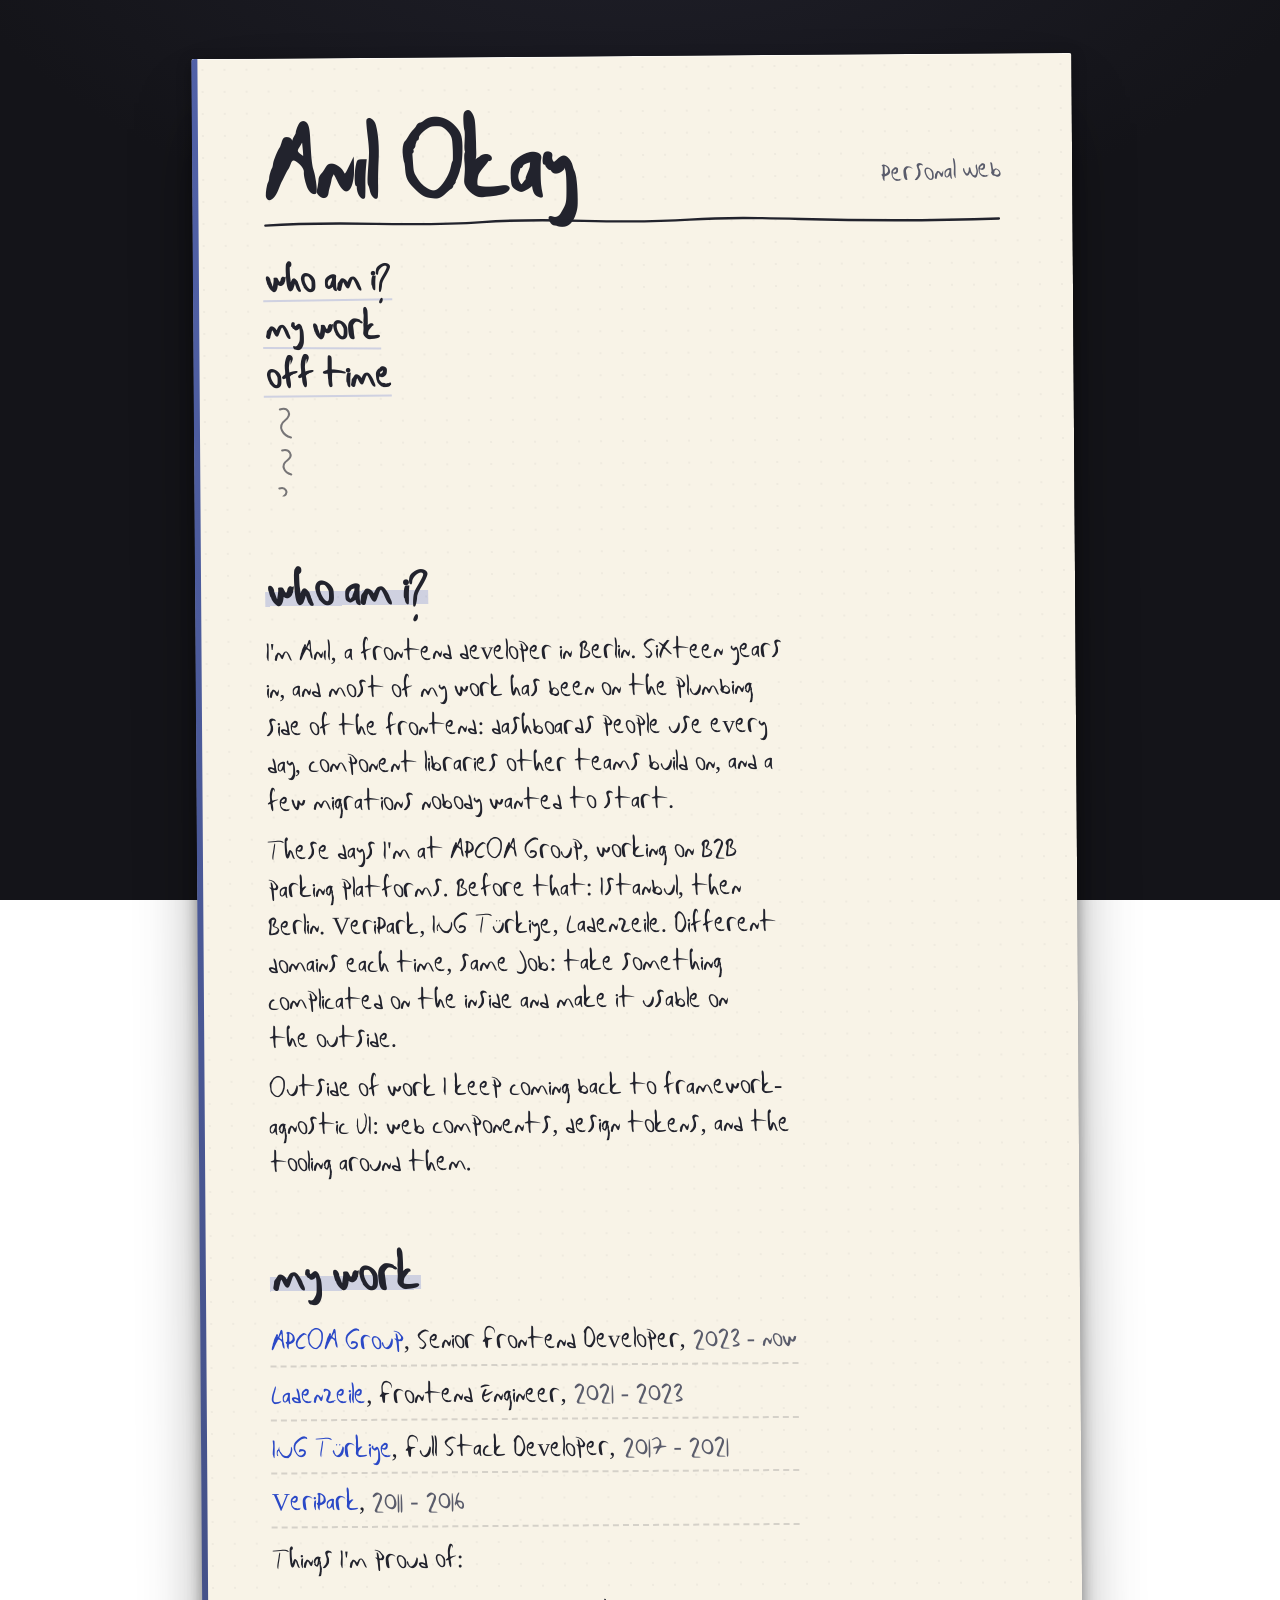
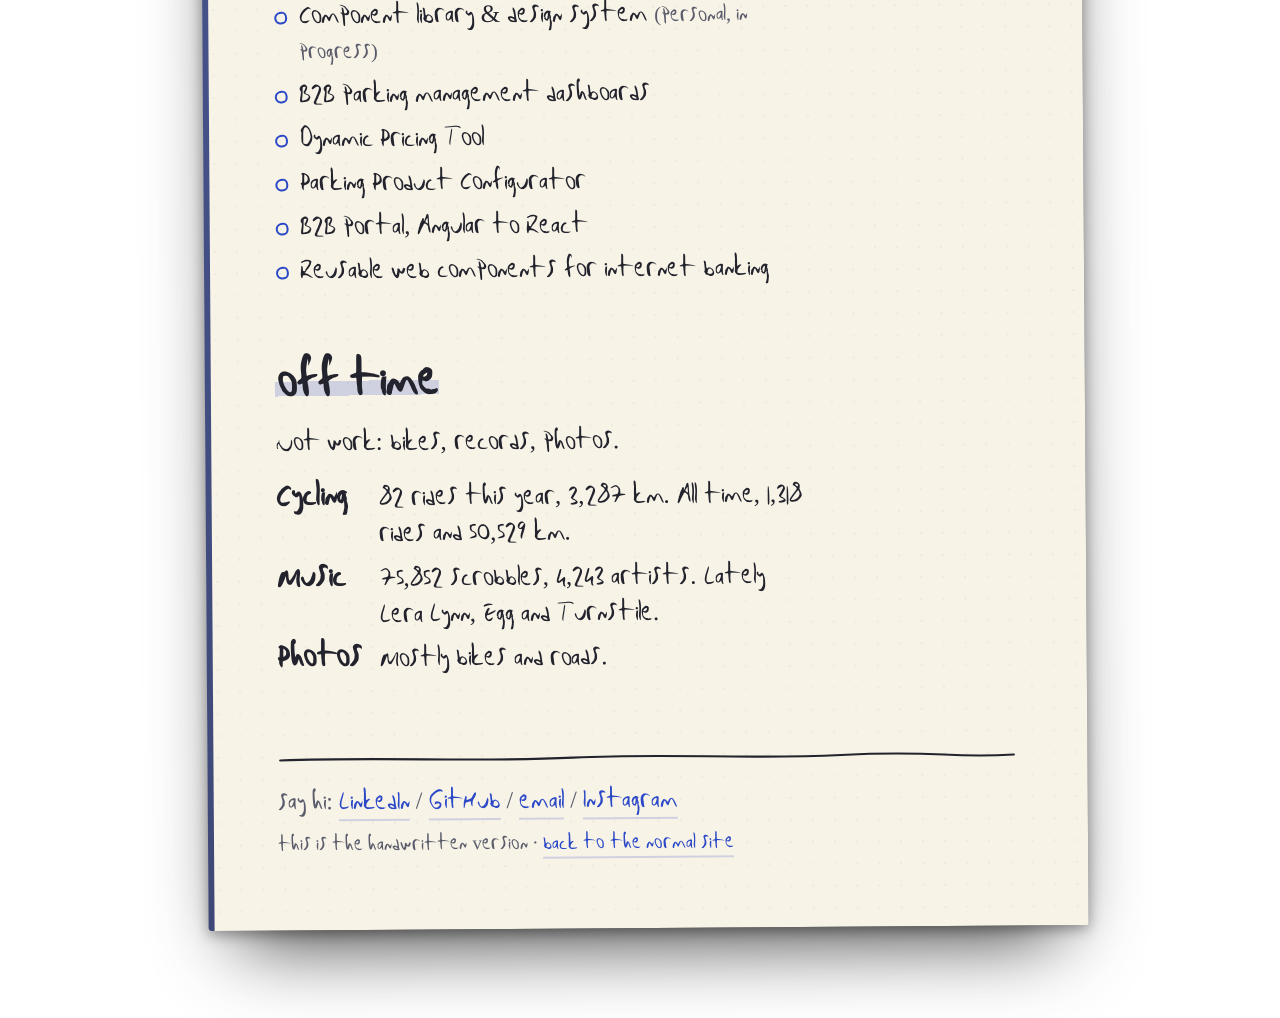
==== handwritten/index.html @ f3b37895 "deploy: 2026-11-09 14:26 UTC" ====
<!doctype html>
<html lang="en">
<head>
<meta charset="utf-8" />
<meta name="viewport" content="width=device-width, initial-scale=1" />
<title>Anıl Okay — Personal Web</title>
<meta name="description" content="Anıl Okay, frontend developer in Berlin. Who am I, my work, off time." />
<link rel="preconnect" href="https://fonts.googleapis.com" />
<link rel="preconnect" href="https://fonts.gstatic.com" crossorigin />
<link href="https://fonts.googleapis.com/css2?family=Caveat:wght@400;600;700&family=Just+Another+Hand&display=swap" rel="stylesheet" />
<style>
  @font-face {
    font-family: 'Anil Hand';
    src: url('/fonts/AnilHand.ttf?v=4') format('truetype');
    font-display: swap;
  }
  :root{
    --paper:#f8f3e7;
    --ink:#22232d;
    --ink-soft:#5a5c6b;
    --pen:#2b49c7;
    --pen-soft:rgba(43,73,199,.20);
    --desk:#141419;
    --hand:"Anil Hand","Just Another Hand","Segoe Print","Bradley Hand",cursive;
    --marker:"Anil Hand","Caveat","Segoe Print","Bradley Hand",cursive;
  }
  *{box-sizing:border-box;}
  html{scroll-behavior:smooth;}
  body{
    margin:0;
    min-height:100vh;
    background:radial-gradient(1200px 700px at 50% -20%, #21212c 0%, var(--desk) 62%) fixed;
    font-family:var(--hand);
    color:var(--ink);
    display:grid;
    place-items:start center;
    padding:clamp(20px,5vw,56px) clamp(12px,3vw,28px) 90px;
    -webkit-font-smoothing:antialiased;
  }
  .paper{
    position:relative;
    width:min(880px,100%);
    background:var(--paper);
    background-image:radial-gradient(rgba(34,35,45,.045) 1px, transparent 1px);
    background-size:22px 22px;
    padding:clamp(30px,5vw,68px) clamp(26px,5.5vw,74px) clamp(40px,6vw,72px);
    border-radius:2px;
    box-shadow:
      0 1px 0 rgba(255,255,255,.6) inset,
      0 40px 80px -30px rgba(0,0,0,.8),
      0 4px 14px rgba(0,0,0,.35);
    transform:rotate(-.4deg);
  }
  /* the blue binding edge from the notepad */
  .paper::before{
    content:"";
    position:absolute; left:0; top:0; bottom:0; width:6px;
    background:linear-gradient(180deg,#33479c,#1d2a63);
    border-radius:3px 0 0 3px;
    opacity:.85;
  }
  .head{
    display:flex; align-items:flex-end; justify-content:space-between;
    gap:16px 28px; flex-wrap:wrap;
  }
  .name{
    font-family:var(--marker); font-weight:700;
    font-size:clamp(54px,10vw,92px); line-height:.86;
    margin:0; letter-spacing:-.01em;
  }
  .tag{
    font-size:clamp(18px,2.4vw,24px); color:var(--ink-soft);
    transform:rotate(-2deg); white-space:nowrap; padding-bottom:8px;
  }

  .rule{display:block; width:100%; height:14px; margin:16px 0 0; color:var(--ink);}
  .rule path{
    fill:none; stroke:currentColor; stroke-width:2.4; stroke-linecap:round;
    stroke-dasharray:1100; stroke-dashoffset:1100;
    animation:draw 1.3s ease .15s forwards;
  }
  @keyframes draw{to{stroke-dashoffset:0;}}

  .toc{display:flex; flex-direction:column; align-items:flex-start; gap:2px; margin:24px 0 4px;}
  .toc a{
    font-family:var(--marker); font-weight:600;
    font-size:clamp(26px,4vw,34px); line-height:1.3;
    color:var(--ink); text-decoration:none;
    position:relative; padding:0 2px;
    transform:rotate(-.5deg);
  }
  .toc a:nth-child(2){transform:rotate(.6deg);}
  .toc a:nth-child(3){transform:rotate(-.2deg);}
  .toc a::after{
    content:""; position:absolute; left:0; right:0; bottom:3px; height:3px;
    background:var(--pen-soft); border-radius:60% 40% 50% 50% / 50% 60% 40% 50%;
    transform:scaleX(0); transform-origin:left; transition:transform .18s ease;
  }
  .toc a:hover::after,.toc a:focus-visible::after{transform:scaleX(1);}
  .toc a:focus-visible{outline:2px dashed var(--pen); outline-offset:4px; border-radius:4px;}

  .squiggles{display:block; width:44px; height:92px; margin:6px 0 0 4px; color:var(--ink); opacity:.6;}
  .squiggles path{
    fill:none; stroke:currentColor; stroke-width:2; stroke-linecap:round;
    stroke-dasharray:120; stroke-dashoffset:120;
    animation:draw 1s ease .7s forwards;
  }

  .block{margin-top:clamp(38px,7vw,68px); max-width:66ch;}
  .block h2{
    font-family:var(--marker); font-weight:600;
    font-size:clamp(30px,4.8vw,44px); line-height:1.05;
    margin:0 0 10px; display:inline-block; padding:0 2px;
    transform:rotate(-.4deg);
    background:linear-gradient(180deg, transparent 58%, var(--pen-soft) 58%, var(--pen-soft) 90%, transparent 90%);
  }
  .block p{
    font-size:clamp(21px,2.5vw,25px); line-height:1.5;
    margin:12px 0; color:var(--ink); text-wrap:pretty;
  }

  a{color:var(--pen); text-decoration:none; border-bottom:2px solid var(--pen-soft);}
  a:hover{border-bottom-color:var(--pen);}
  a:focus-visible{outline:2px dashed var(--pen); outline-offset:3px;}

  .roles{list-style:none; padding:0; margin:18px 0 0; display:grid; gap:10px;}
  .roles li{
    font-size:clamp(21px,2.5vw,25px); line-height:1.35;
    padding-bottom:8px; border-bottom:2px dashed rgba(34,35,45,.16);
  }
  .roles .co{color:var(--pen);}
  .roles .when{color:var(--ink-soft);}

  .projects{list-style:none; padding:0; margin:18px 0 0; display:grid; gap:9px;}
  .projects li{font-size:clamp(21px,2.5vw,25px); line-height:1.4; padding-left:26px; position:relative;}
  .projects li::before{
    content:""; position:absolute; left:2px; top:.62em; width:9px; height:9px;
    border:2px solid var(--pen); border-radius:60% 40% 55% 45% / 50% 60% 40% 50%;
    transform:rotate(12deg);
  }
  .projects .note{color:var(--ink-soft); font-size:.82em;}

  .notes{display:grid; grid-template-columns:auto 1fr; gap:8px 18px; margin:18px 0 0;}
  .notes dt{font-family:var(--marker); font-weight:600; font-size:clamp(24px,3vw,30px); line-height:1.1;}
  .notes dd{margin:0; font-size:clamp(21px,2.5vw,25px); line-height:1.45;}

  .foot{margin-top:clamp(46px,8vw,80px);}
  .foot .rule{height:12px; margin:0 0 14px;}
  .foot p{font-size:clamp(20px,2.4vw,24px); color:var(--ink-soft); margin:0;}
  .foot .switch{font-size:clamp(16px,1.9vw,19px); margin-top:8px;}
  .foot a{color:var(--pen);}

  @media (max-width:640px){
    body{padding:0; background:var(--paper);}
    .paper{transform:none; box-shadow:none; border-radius:0; width:100%; background-image:none;}
    .paper::before{display:none;}
    .tag{padding-bottom:2px;}
    .notes{grid-template-columns:1fr; gap:2px 0;}
    .notes dt{margin-top:12px;}
  }
  @media (prefers-reduced-motion:reduce){
    html{scroll-behavior:auto;}
    .rule path,.squiggles path{animation:none; stroke-dashoffset:0;}
  }
</style>
</head>
<body>
  <main class="paper">
    <header class="head">
      <h1 class="name">Anıl Okay</h1>
      <span class="tag">Personal Web</span>
    </header>

    <svg class="rule" viewBox="0 0 800 14" preserveAspectRatio="none" aria-hidden="true">
      <path d="M3 8 C 92 3, 152 11, 238 6 S 372 10, 462 5 S 612 11, 797 6" />
    </svg>

    <nav class="toc" aria-label="Sections">
      <a href="#who">who am i?</a>
      <a href="#work">my work</a>
      <a href="#off">off time</a>
    </nav>

    <svg class="squiggles" viewBox="0 0 44 92" aria-hidden="true">
      <path d="M12 5 c 8 -3 13 5 5 11 c -8 6 -2 15 6 17" />
      <path d="M14 46 c 7 -2 12 5 5 10 c -7 5 -3 12 4 14" />
      <path d="M11 84 c 6 -2 10 4 4 8" />
    </svg>

    <section class="block" id="who">
      <h2>who am i?</h2>
      <p>I'm Anıl, a frontend developer in Berlin. Sixteen years in, and most of my work has been on the plumbing side of the frontend: dashboards people use every day, component libraries other teams build on, and a few migrations nobody wanted to start.</p>
      <p>These days I'm at APCOA Group, working on B2B parking platforms. Before that: Istanbul, then Berlin. VeriPark, ING Türkiye, Ladenzeile. Different domains each time, same job: take something complicated on the inside and make it usable on the outside.</p>
      <p>Outside of work I keep coming back to framework-agnostic UI: web components, design tokens, and the tooling around them.</p>
    </section>

    <section class="block" id="work">
      <h2>my work</h2>
      <ul class="roles">
        <li><span class="co">APCOA Group</span>, Senior Frontend Developer, <span class="when">2023 - now</span></li>
        <li><span class="co">Ladenzeile</span>, Frontend Engineer, <span class="when">2021 - 2023</span></li>
        <li><span class="co">ING Türkiye</span>, Full Stack Developer, <span class="when">2017 - 2021</span></li>
        <li><span class="co">VeriPark</span>, <span class="when">2011 - 2016</span></li>
      </ul>
      <p>Things I'm proud of:</p>
      <ul class="projects">
        <li>Component library &amp; design system <span class="note">(personal, in progress)</span></li>
        <li>B2B parking management dashboards</li>
        <li>Dynamic Pricing Tool</li>
        <li>Parking Product Configurator</li>
        <li>B2B portal, Angular to React</li>
        <li>Reusable web components for internet banking</li>
      </ul>
    </section>

    <section class="block" id="off">
      <h2>off time</h2>
      <p>Not work: bikes, records, photos.</p>
      <dl class="notes">
        <dt>Cycling</dt>
        <dd>82 rides this year, 3,287 km. All time, 1,318 rides and 50,529 km.</dd>
        <dt>Music</dt>
        <dd>75,852 scrobbles, 4,243 artists. Lately Lera Lynn, Egg and Turnstile.</dd>
        <dt>Photos</dt>
        <dd>Mostly bikes and roads.</dd>
      </dl>
    </section>

    <footer class="foot">
      <svg class="rule" viewBox="0 0 800 14" preserveAspectRatio="none" aria-hidden="true">
        <path d="M3 7 C 120 3, 210 11, 320 6 S 500 10, 610 5 S 720 10, 797 6" />
      </svg>
      <p>say hi: <a href="https://www.linkedin.com/in/anilokay/">LinkedIn</a> / <a href="https://github.com/justbasicfacts">GitHub</a> / <a href="mailto:okayster@gmail.com">email</a> / <a href="https://www.instagram.com/justbasicfacts/">Instagram</a></p>
      <p class="switch">this is the handwritten version · <a href="/">back to the normal site</a></p>
    </footer>
  </main>
</body>
</html>
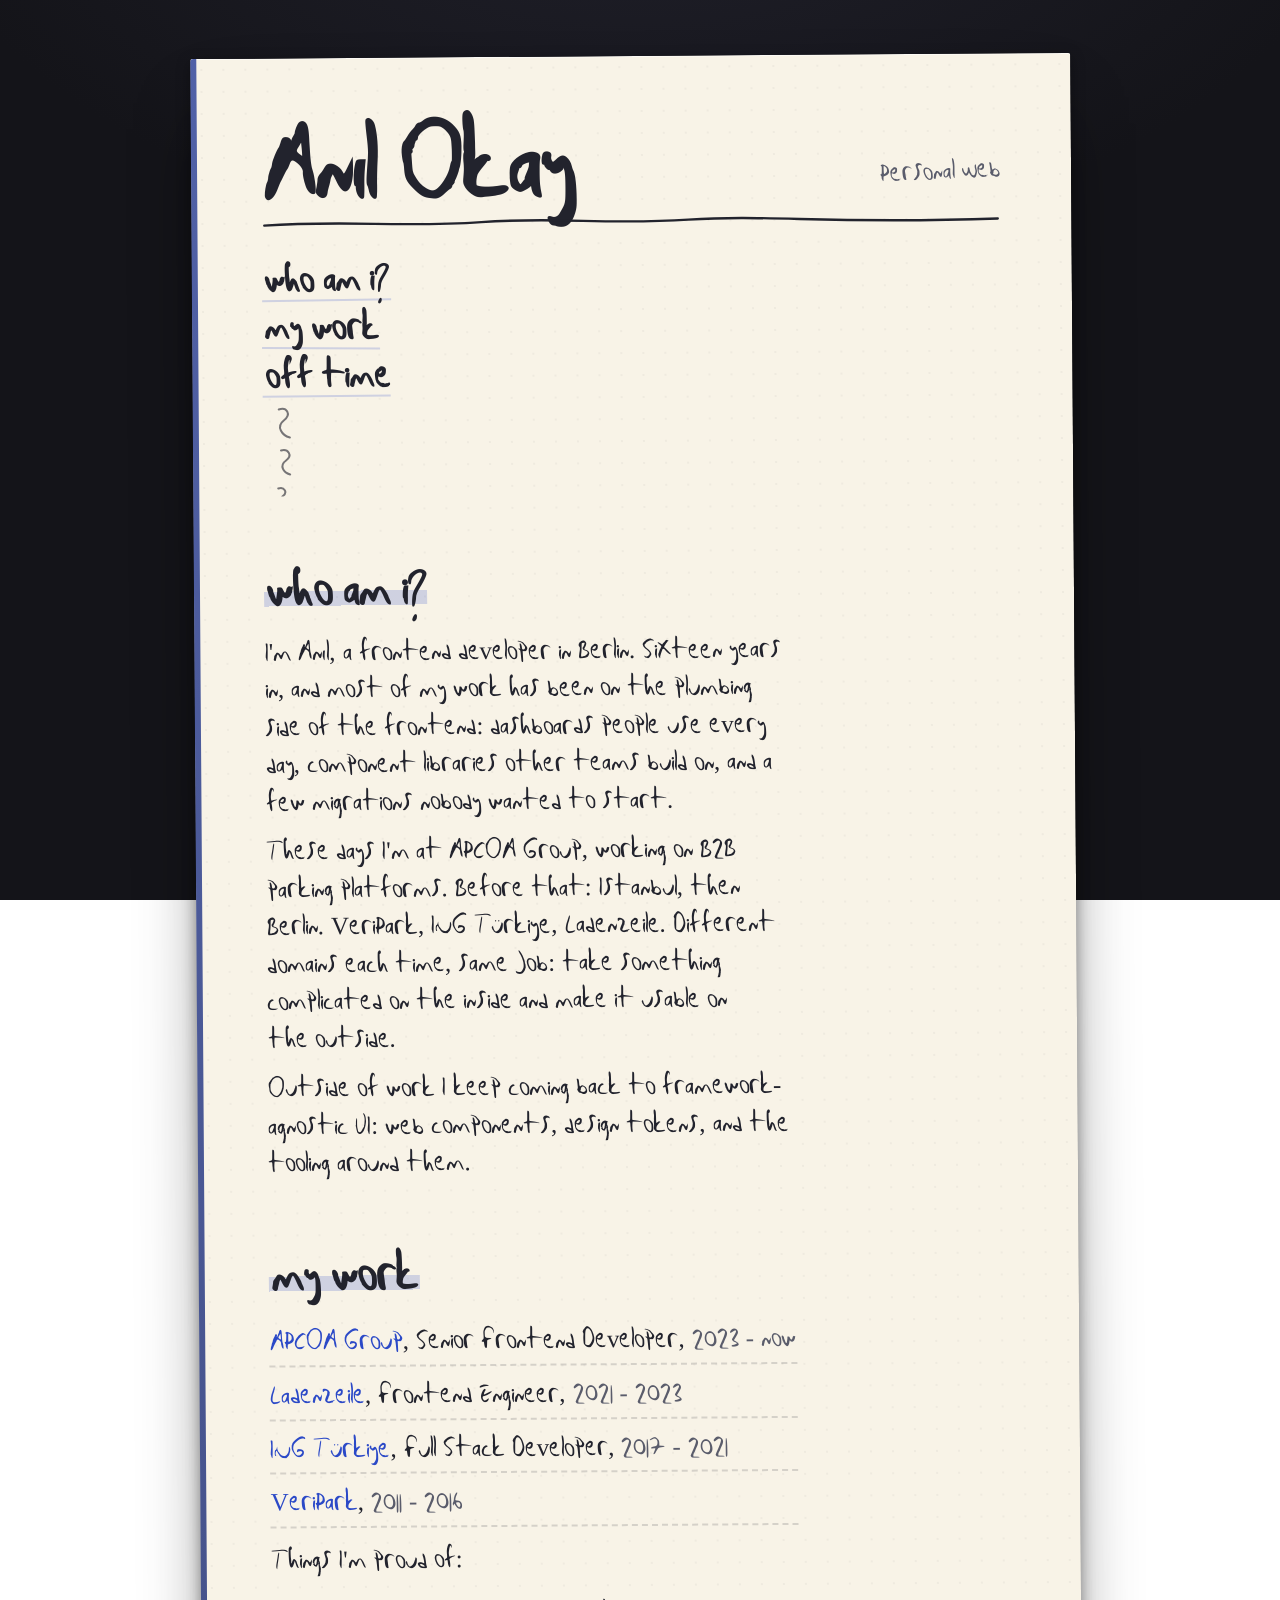
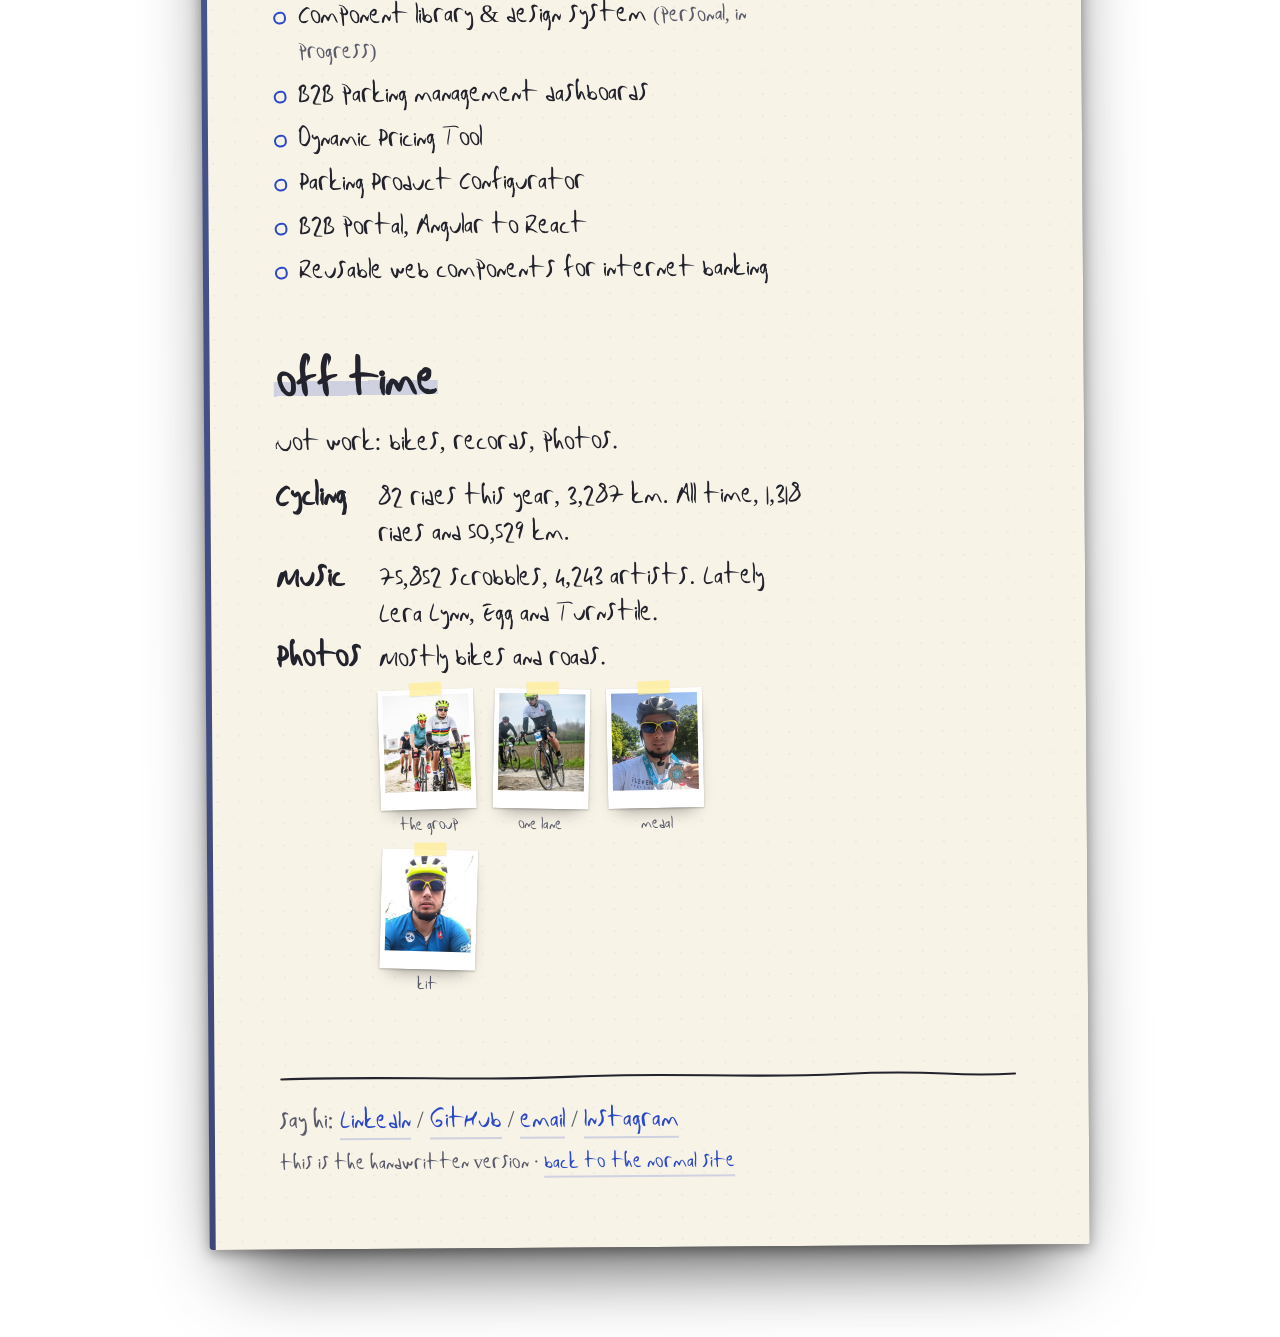
==== commit 07df015b: "deploy: 2026-11-09 14:34 UTC" ====
--- a/handwritten/index.html
+++ b/handwritten/index.html
@@ -150,6 +150,56 @@
   .foot .switch{font-size:clamp(16px,1.9vw,19px); margin-top:8px;}
   .foot a{color:var(--pen);}
 
+  /* photos, taped into the page */
+  .shots{list-style:none; padding:0; margin:16px 0 0; display:flex; flex-wrap:wrap; gap:16px 18px;}
+  .shots .shot{
+    all:unset; cursor:pointer; display:block; width:96px; position:relative;
+    transform:rotate(var(--r,-1.4deg)); transition:transform .2s ease;
+  }
+  .shots li:nth-child(2) .shot{--r:1.4deg;}
+  .shots li:nth-child(3) .shot{--r:-.8deg;}
+  .shots li:nth-child(4) .shot{--r:1.9deg;}
+  .shots .shot:hover,.shots .shot:focus-visible{transform:rotate(0) translateY(-5px);}
+  .shots .shot:focus-visible{outline:2px dashed var(--pen); outline-offset:4px;}
+  .shots img{
+    display:block; width:100%; aspect-ratio:4/5; object-fit:cover; background:#fff;
+    padding:5px 5px 18px;
+    box-shadow:0 1px 2px rgba(0,0,0,.2), 0 10px 18px -10px rgba(0,0,0,.45);
+  }
+  .shots .cap{display:block; margin-top:6px; text-align:center; font-size:15px; line-height:1.15; color:var(--ink-soft);}
+  .shots .shot::before{
+    content:""; position:absolute; z-index:2; top:-7px; left:50%; width:32px; height:13px;
+    transform:translateX(-50%) rotate(-2deg);
+    background:rgba(255,238,150,.75); box-shadow:0 1px 1px rgba(0,0,0,.08);
+  }
+  .peek{
+    position:fixed; left:0; top:0; z-index:40; width:min(300px,40vw);
+    pointer-events:none; opacity:0; transform:translate(-50%,-50%) rotate(-3deg) scale(.96);
+    transition:opacity .15s ease, transform .18s ease;
+    background:#fff; padding:8px 8px 26px;
+    box-shadow:0 22px 36px -14px rgba(0,0,0,.55), 0 2px 6px rgba(0,0,0,.18);
+  }
+  .peek.on{opacity:1; transform:translate(-50%,-50%) rotate(-2deg) scale(1);}
+  .peek img{display:block; width:100%; aspect-ratio:4/5; object-fit:cover; background:#eee;}
+  .peek .pcap{display:block; margin-top:7px; text-align:center; font-size:20px; line-height:1.1; color:var(--ink);}
+  .peek::before{
+    content:""; position:absolute; top:-9px; left:50%; width:56px; height:16px;
+    transform:translateX(-50%) rotate(-3deg);
+    background:rgba(255,238,150,.8); box-shadow:0 1px 1px rgba(0,0,0,.08);
+  }
+  .light{border:0; padding:0; background:transparent; max-width:min(92vw,640px);}
+  .light::backdrop{background:rgba(18,18,24,.78);}
+  .light figure{margin:0; background:#fff; padding:12px 12px 18px; box-shadow:0 40px 70px -24px rgba(0,0,0,.9);}
+  .light img{display:block; width:100%; height:auto; max-height:72vh; object-fit:contain;}
+  .light figcaption{margin-top:10px; text-align:center; font-size:22px; color:var(--ink);}
+  .light .close{
+    position:absolute; top:18px; right:18px; width:34px; height:34px; border-radius:50%;
+    border:0; padding:0; background:rgba(248,243,231,.95); color:var(--ink);
+    font-family:system-ui,-apple-system,"Segoe UI",sans-serif; font-size:20px; line-height:34px;
+    text-align:center; cursor:pointer; box-shadow:0 2px 8px rgba(0,0,0,.3);
+  }
+  @media (hover:none){ .peek{display:none;} }
+
   @media (max-width:640px){
     body{padding:0; background:var(--paper);}
     .paper{transform:none; box-shadow:none; border-radius:0; width:100%; background-image:none;}
@@ -157,6 +207,9 @@
     .tag{padding-bottom:2px;}
     .notes{grid-template-columns:1fr; gap:2px 0;}
     .notes dt{margin-top:12px;}
+    .shots{gap:14px 12px;}
+    .shots li{width:calc(50% - 6px);}
+    .shots .shot{width:100%;}
   }
   @media (prefers-reduced-motion:reduce){
     html{scroll-behavior:auto;}
@@ -222,7 +275,14 @@
         <dt>Music</dt>
         <dd>75,852 scrobbles, 4,243 artists. Lately Lera Lynn, Egg and Turnstile.</dd>
         <dt>Photos</dt>
-        <dd>Mostly bikes and roads.</dd>
+        <dd>Mostly bikes and roads.
+          <ul class="shots">
+            <li><button class="shot" type="button" data-shot="/photos/group-ride.jpg" data-caption="the group, strung out"><img src="/photos/group-ride.jpg" alt="A group of cyclists on a gravel road" loading="lazy"><span class="cap">the group</span></button></li>
+            <li><button class="shot" type="button" data-shot="/photos/country-road.jpg" data-caption="two riders, one lane"><img src="/photos/country-road.jpg" alt="Two cyclists on a country lane" loading="lazy"><span class="cap">one lane</span></button></li>
+            <li><button class="shot" type="button" data-shot="/photos/after-the-ride.jpg" data-caption="medal in hand"><img src="/photos/after-the-ride.jpg" alt="A rider holding a finisher medal" loading="lazy"><span class="cap">medal</span></button></li>
+            <li><button class="shot" type="button" data-shot="/photos/jersey.jpg" data-caption="kit on, ready to go"><img src="/photos/jersey.jpg" alt="A cyclist in full kit" loading="lazy"><span class="cap">kit</span></button></li>
+          </ul>
+        </dd>
       </dl>
     </section>
 
@@ -234,5 +294,77 @@
       <p class="switch">this is the handwritten version · <a href="/">back to the normal site</a></p>
     </footer>
   </main>
+
+  <div class="peek" id="peek" aria-hidden="true"><img alt=""><span class="pcap"></span></div>
+
+  <dialog class="light" id="light">
+    <figure>
+      <img alt="">
+      <figcaption></figcaption>
+    </figure>
+    <button class="close" type="button" aria-label="Close">×</button>
+  </dialog>
+
+  <script>
+    (function () {
+      var peek = document.getElementById('peek');
+      var peekImg = peek.querySelector('img');
+      var peekCap = peek.querySelector('.pcap');
+      var light = document.getElementById('light');
+      var lightImg = light.querySelector('img');
+      var lightCap = light.querySelector('figcaption');
+
+      function place(x, y) {
+        var w = peek.offsetWidth || 300;
+        var h = peek.offsetHeight || 380;
+        var px = Math.min(window.innerWidth - w / 2 - 12, Math.max(w / 2 + 12, x + w * 0.62));
+        var py = Math.min(window.innerHeight - h / 2 - 12, Math.max(h / 2 + 12, y));
+        peek.style.left = px + 'px';
+        peek.style.top = py + 'px';
+      }
+
+      Array.prototype.forEach.call(document.querySelectorAll('.shot'), function (btn) {
+        var src = btn.getAttribute('data-shot');
+        var cap = btn.getAttribute('data-caption');
+
+        btn.addEventListener('pointerenter', function (e) {
+          peekImg.src = src;
+          peekImg.alt = cap;
+          peekCap.textContent = cap;
+          place(e.clientX, e.clientY);
+          peek.classList.add('on');
+        });
+        btn.addEventListener('pointermove', function (e) {
+          place(e.clientX, e.clientY);
+        });
+        btn.addEventListener('pointerleave', function () {
+          peek.classList.remove('on');
+        });
+        btn.addEventListener('focus', function () {
+          var r = btn.getBoundingClientRect();
+          place(r.right, r.top + r.height / 2);
+          peek.classList.add('on');
+        });
+        btn.addEventListener('blur', function () {
+          peek.classList.remove('on');
+        });
+
+        btn.addEventListener('click', function () {
+          lightImg.src = src;
+          lightImg.alt = cap;
+          lightCap.textContent = cap;
+          if (typeof light.showModal === 'function') light.showModal();
+          else light.setAttribute('open', '');
+        });
+      });
+
+      light.addEventListener('click', function (e) {
+        if (e.target === light) light.close();
+      });
+      light.querySelector('.close').addEventListener('click', function () {
+        light.close();
+      });
+    })();
+  </script>
 </body>
 </html>
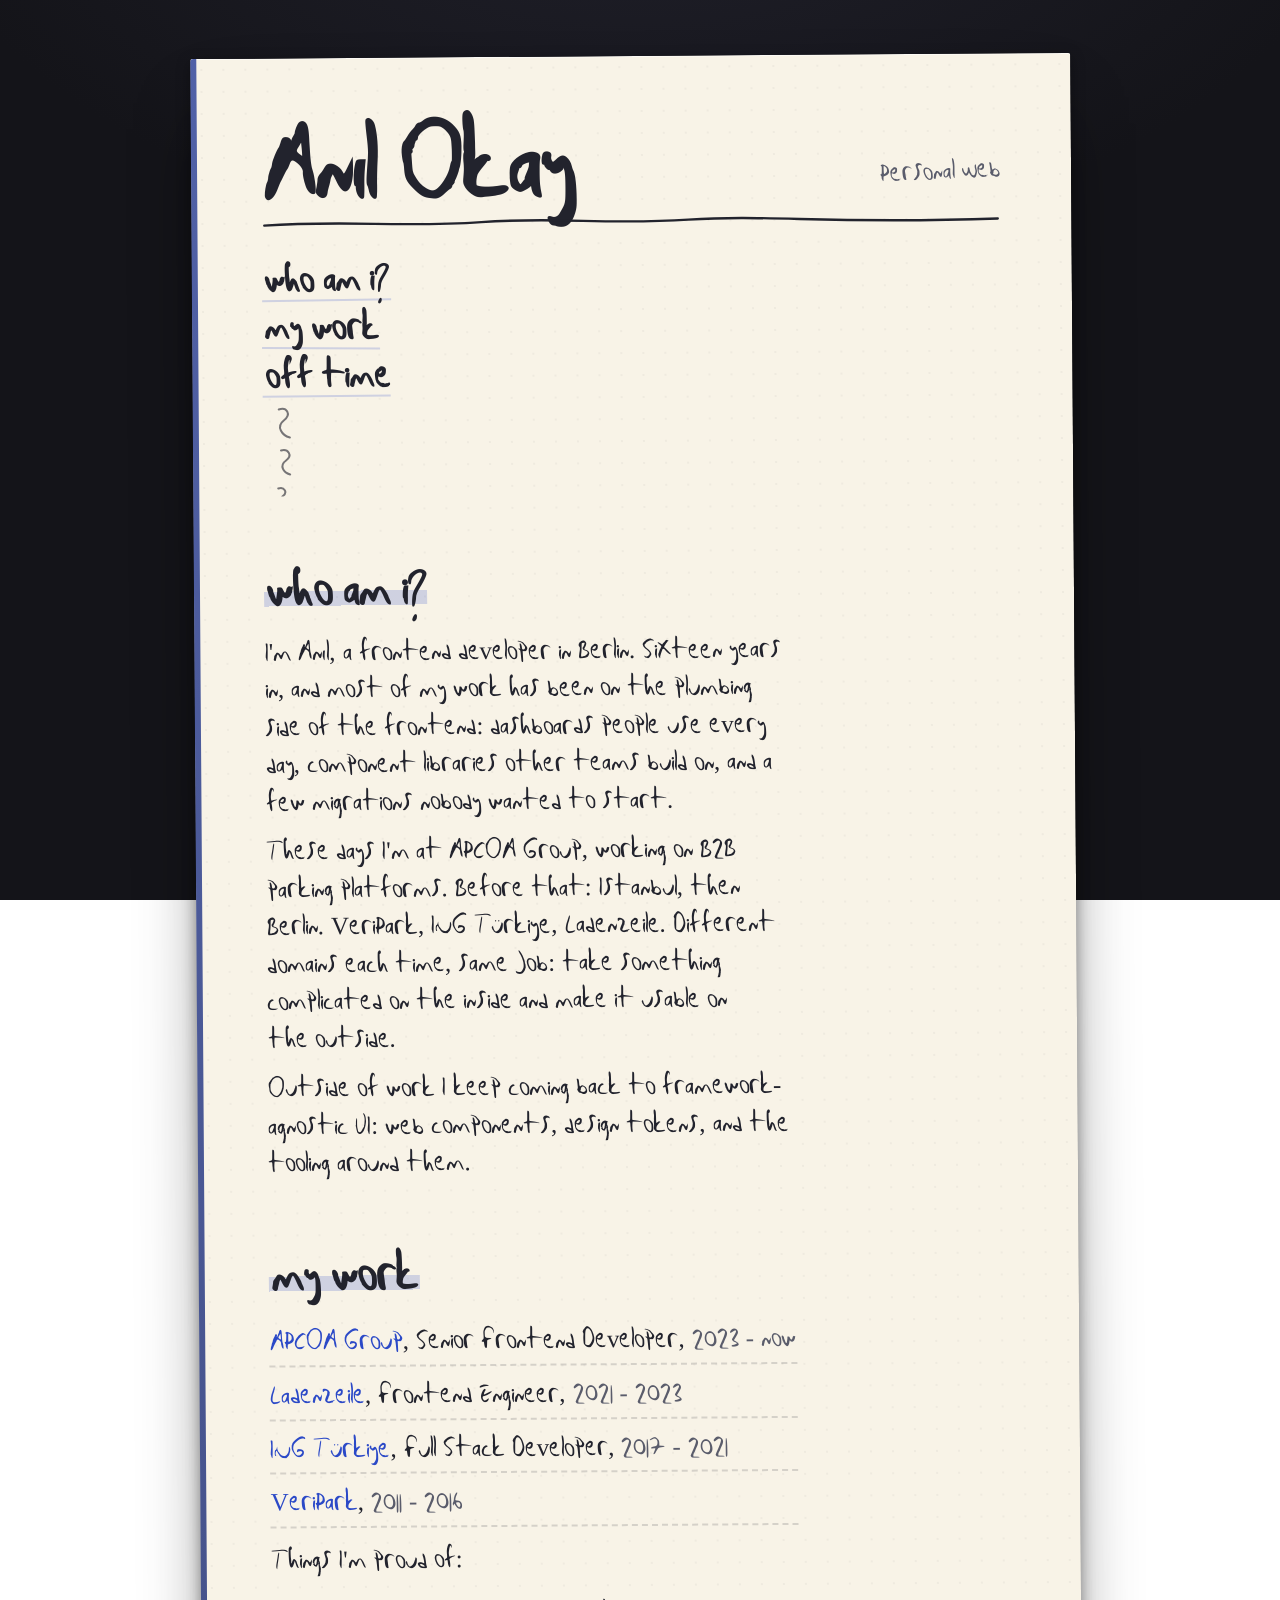
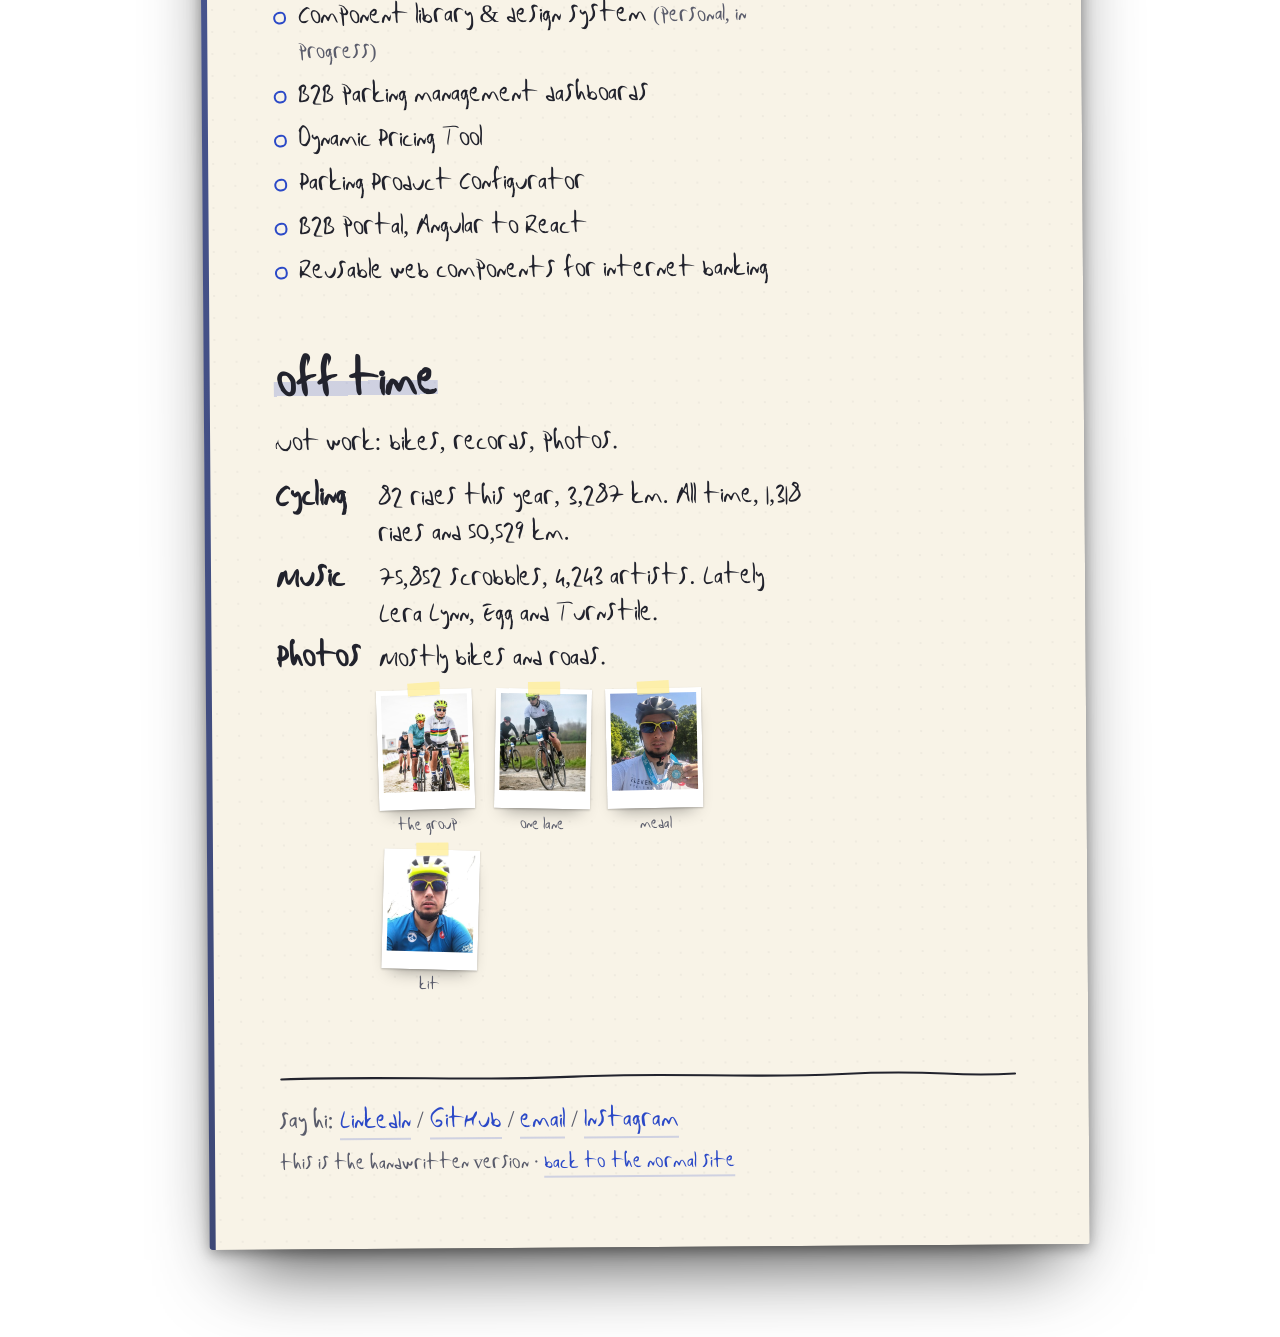
==== commit 67968448: "deploy: 2026-11-09 18:53 UTC" ====
--- a/handwritten/index.html
+++ b/handwritten/index.html
@@ -5,6 +5,8 @@
 <meta name="viewport" content="width=device-width, initial-scale=1" />
 <title>Anıl Okay — Personal Web</title>
 <meta name="description" content="Anıl Okay, frontend developer in Berlin. Who am I, my work, off time." />
+<link rel="icon" href="/favicon.svg" type="image/svg+xml" />
+<link rel="alternate icon" href="/favicon.ico" sizes="16x16 32x32 48x48" />
 <link rel="preconnect" href="https://fonts.googleapis.com" />
 <link rel="preconnect" href="https://fonts.gstatic.com" crossorigin />
 <link href="https://fonts.googleapis.com/css2?family=Caveat:wght@400;600;700&family=Just+Another+Hand&display=swap" rel="stylesheet" />
@@ -154,32 +156,47 @@
   .shots{list-style:none; padding:0; margin:16px 0 0; display:flex; flex-wrap:wrap; gap:16px 18px;}
   .shots .shot{
     all:unset; cursor:pointer; display:block; width:96px; position:relative;
-    transform:rotate(var(--r,-1.4deg)); transition:transform .2s ease;
+    transform:rotate(var(--r,-1.4deg));
+    transform-origin:50% 92%;
+    transition:transform .5s cubic-bezier(.2,.9,.25,1.1);
   }
   .shots li:nth-child(2) .shot{--r:1.4deg;}
   .shots li:nth-child(3) .shot{--r:-.8deg;}
   .shots li:nth-child(4) .shot{--r:1.9deg;}
-  .shots .shot:hover,.shots .shot:focus-visible{transform:rotate(0) translateY(-5px);}
+  .shots .shot:hover,.shots .shot:focus-visible{
+    transform:perspective(700px) rotateX(8deg) rotate(-1.8deg) translateY(-20px) scale(1.07);
+  }
   .shots .shot:focus-visible{outline:2px dashed var(--pen); outline-offset:4px;}
   .shots img{
     display:block; width:100%; aspect-ratio:4/5; object-fit:cover; background:#fff;
     padding:5px 5px 18px;
     box-shadow:0 1px 2px rgba(0,0,0,.2), 0 10px 18px -10px rgba(0,0,0,.45);
+    transition:box-shadow .38s ease;
+  }
+  .shots .shot:hover img,.shots .shot:focus-visible img{
+    box-shadow:0 30px 40px -14px rgba(0,0,0,.6), 0 8px 16px rgba(0,0,0,.2);
   }
   .shots .cap{display:block; margin-top:6px; text-align:center; font-size:15px; line-height:1.15; color:var(--ink-soft);}
   .shots .shot::before{
     content:""; position:absolute; z-index:2; top:-7px; left:50%; width:32px; height:13px;
     transform:translateX(-50%) rotate(-2deg);
     background:rgba(255,238,150,.75); box-shadow:0 1px 1px rgba(0,0,0,.08);
+    transition:opacity .22s ease, transform .35s ease;
+  }
+  .shots .shot:hover::before,.shots .shot:focus-visible::before{
+    opacity:0; transform:translateX(-50%) translateY(-9px) rotate(-9deg);
   }
   .peek{
     position:fixed; left:0; top:0; z-index:40; width:min(300px,40vw);
-    pointer-events:none; opacity:0; transform:translate(-50%,-50%) rotate(-3deg) scale(.96);
-    transition:opacity .15s ease, transform .18s ease;
+    pointer-events:none; opacity:0; transform:translate(-50%,-50%) rotate(-6deg) scale(.9);
+    transition:opacity .18s ease, transform .42s cubic-bezier(.18,.9,.24,1.12), box-shadow .42s ease;
     background:#fff; padding:8px 8px 26px;
-    box-shadow:0 22px 36px -14px rgba(0,0,0,.55), 0 2px 6px rgba(0,0,0,.18);
-  }
-  .peek.on{opacity:1; transform:translate(-50%,-50%) rotate(-2deg) scale(1);}
+    box-shadow:0 8px 14px -8px rgba(0,0,0,.4);
+  }
+  .peek.on{opacity:1; transform:translate(-50%,-50%) rotate(-2deg) scale(1);
+    box-shadow:0 34px 52px -16px rgba(0,0,0,.62), 0 6px 14px rgba(0,0,0,.2);}
+  .peek.on img{animation:floaty 5.5s ease-in-out infinite;}
+  @keyframes floaty{0%,100%{transform:translateY(0) rotate(0)}50%{transform:translateY(-6px) rotate(.5deg)}}
   .peek img{display:block; width:100%; aspect-ratio:4/5; object-fit:cover; background:#eee;}
   .peek .pcap{display:block; margin-top:7px; text-align:center; font-size:20px; line-height:1.1; color:var(--ink);}
   .peek::before{
@@ -214,6 +231,7 @@
   @media (prefers-reduced-motion:reduce){
     html{scroll-behavior:auto;}
     .rule path,.squiggles path{animation:none; stroke-dashoffset:0;}
+    .peek.on img{animation:none;}
   }
 </style>
 </head>
@@ -291,7 +309,7 @@
         <path d="M3 7 C 120 3, 210 11, 320 6 S 500 10, 610 5 S 720 10, 797 6" />
       </svg>
       <p>say hi: <a href="https://www.linkedin.com/in/anilokay/">LinkedIn</a> / <a href="https://github.com/justbasicfacts">GitHub</a> / <a href="mailto:okayster@gmail.com">email</a> / <a href="https://www.instagram.com/justbasicfacts/">Instagram</a></p>
-      <p class="switch">this is the handwritten version · <a href="/">back to the normal site</a></p>
+      <p class="switch">this is the handwritten version · <a href="/?normal=1">back to the normal site</a></p>
     </footer>
   </main>
 
